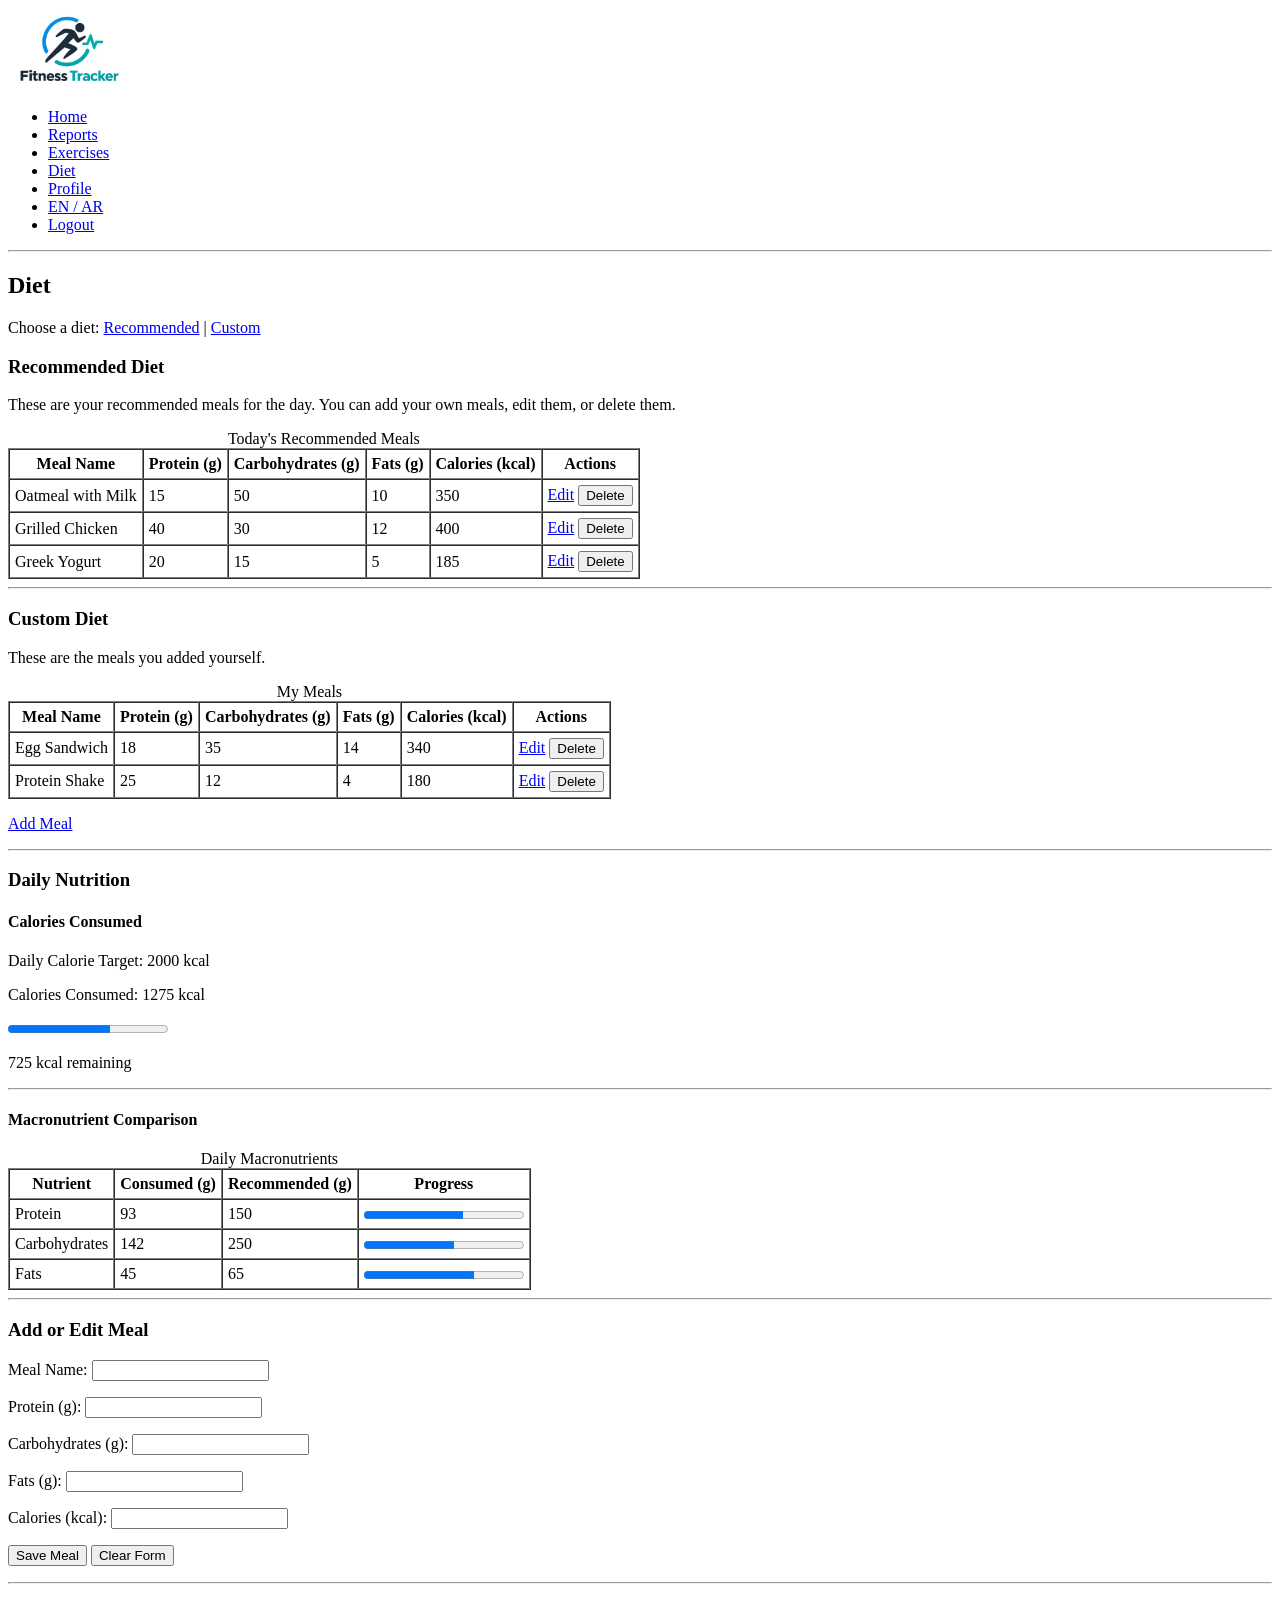
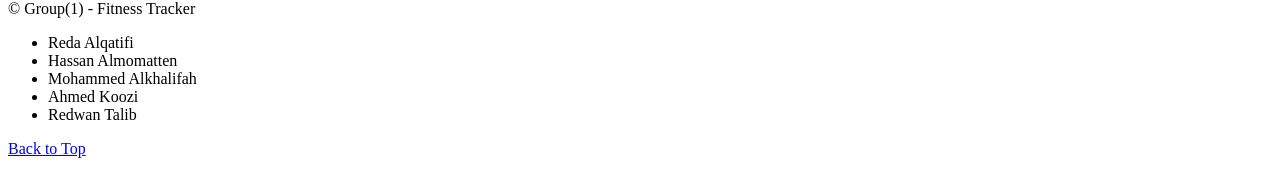
==== src/Frontend/Pages/diet/diet.html @ b5cb8e2e "Add Diet page HTML" ====
<!DOCTYPE html>
<html lang="en">
<head><title>Fitness Tracker - Diet</title></head>
<body>
    <header>
        <img src="../../../../assets/images/FT logo.png"
             alt="Fitness Tracker Logo"
             width="120"
             height="80"/>
        <nav>
            <ul>
                <li><a href="../home/home.html">Home</a></li>
                <li><a href="../reports/reports.html">Reports</a></li>
                <li><a href="../exercises/exercises.html">Exercises</a></li>
                <li><a href="diet.html">Diet</a></li>
                <li><a href="../profile/profile.html">Profile</a></li>
                <li><a href="#">EN / AR</a></li>
                <li><a href="../../Forms/login.html">Logout</a></li>
            </ul>
        </nav>
    </header>
    <hr/>
    <section>
        <h2>Diet</h2>
        <p>
            Choose a diet: <!--UR-12-->
            <a href="#recommended">Recommended</a> | <a href="#meal-form">Custom</a>
        </p>
        <article>
            <header>
                <h3 id="recommended">Recommended Diet</h3>
            </header>
            <p>
                These are your recommended meals for the day.
                You can add your own meals, edit them, or delete them.
            </p>
            <table border="1" cellpadding="5" cellspacing="0">
                <caption>Today's Recommended Meals</caption>
                <thead>
                    <tr>
                        <th>Meal Name</th>
                        <th>Protein (g)</th>
                        <th>Carbohydrates (g)</th>
                        <th>Fats (g)</th>
                        <th>Calories (kcal)</th>
                        <th>Actions</th>
                    </tr>
                </thead>
                <tbody>
                    <tr>
                        <td>Oatmeal with Milk</td>
                        <td>15</td>
                        <td>50</td>
                        <td>10</td>
                        <td>350</td>
                        <td>
                            <a href="#meal-form">Edit</a>
                            <button type="button">Delete</button>
                        </td>
                    </tr>
                    <tr>
                        <td>Grilled Chicken</td>
                        <td>40</td>
                        <td>30</td>
                        <td>12</td>
                        <td>400</td>
                        <td>
                            <a href="#meal-form">Edit</a>
                            <button type="button">Delete</button>
                        </td>
                    </tr>
                    <tr>
                        <td>Greek Yogurt</td>
                        <td>20</td>
                        <td>15</td>
                        <td>5</td>
                        <td>185</td>
                        <td>
                            <a href="#meal-form">Edit</a>
                            <button type="button">Delete</button>
                        </td>
                    </tr>
                </tbody>
            </table>
        </article>
        <hr/>
        <article>
            <header>
                <h3 id="custom">Custom Diet</h3>
            </header>
            <p>
                These are the meals you added yourself.
            </p>
            <table border="1" cellpadding="5" cellspacing="0">
                <caption>My Meals</caption>

                <thead>
                    <tr>
                        <th>Meal Name</th>
                        <th>Protein (g)</th>
                        <th>Carbohydrates (g)</th>
                        <th>Fats (g)</th>
                        <th>Calories (kcal)</th>
                        <th>Actions</th>
                    </tr>
                </thead>
                <tbody>
                    <tr>
                        <td>Egg Sandwich</td>
                        <td>18</td>
                        <td>35</td>
                        <td>14</td>
                        <td>340</td>
                        <td>
                            <a href="#meal-form">Edit</a>
                            <button type="button">Delete</button>
                        </td>
                    </tr>
                    <tr>
                        <td>Protein Shake</td>
                        <td>25</td>
                        <td>12</td>
                        <td>4</td>
                        <td>180</td>
                        <td>
                            <a href="#meal-form">Edit</a>
                            <button type="button">Delete</button>
                        </td>
                    </tr>
                </tbody>
            </table>
            <p>
                <a href="#meal-form">Add Meal</a>
            </p>
        </article>

        <hr/>
        <article>
            <header>
                <h3>Daily Nutrition</h3> <!--UR-15-->
            </header>
            <h4>Calories Consumed</h4>
            <p>
                Daily Calorie Target: 2000 kcal
            </p>
            <p>
                Calories Consumed: 1275 kcal
            </p>
            <progress value="1275" max="2000">
                1275 out of 2000 kcal
            </progress>
            <p>
                725 kcal remaining
            </p>
            <hr/>
            <h4>Macronutrient Comparison</h4>
            <table border="1" cellpadding="5" cellspacing="0">
                <caption>Daily Macronutrients</caption> <!--UR-14-->
                <thead>
                    <tr>
                        <th>Nutrient</th>
                        <th>Consumed (g)</th>
                        <th>Recommended (g)</th>
                        <th>Progress</th>
                    </tr>
                </thead>
                <tbody>
                    <tr>
                        <td>Protein</td>
                        <td>93</td>
                        <td>150</td>
                        <td>
                            <progress value="93" max="150">
                                93 out of 150
                            </progress>
                        </td>
                    </tr>
                    <tr>
                        <td>Carbohydrates</td>
                        <td>142</td>
                        <td>250</td>
                        <td>
                            <progress value="142" max="250">
                                142 out of 250
                            </progress>
                        </td>
                    </tr>
                    <tr>
                        <td>Fats</td>
                        <td>45</td>
                        <td>65</td>
                        <td>
                            <progress value="45" max="65">
                                45 out of 65
                            </progress>
                        </td>
                    </tr>
                </tbody>
            </table>
        </article>
        <hr/>
        <article>
            <header>
                <h3 id="meal-form">Add or Edit Meal</h3> <!--UR-16-->
            </header>
            <form action="#" method="post">
                <p>
                    <label for="meal-name">Meal Name:</label>
                    <input
                        type="text"
                        id="meal-name"
                        name="meal-name"
                        required/>
                </p>
                <p>
                    <label for="protein">Protein (g):</label>
                    <input
                        type="number"
                        id="protein"
                        name="protein"
                        min="0"
                        step="0.1"
                        required/>
                </p>
                <p>
                    <label for="carbohydrates">Carbohydrates (g):</label>
                    <input
                        type="number"
                        id="carbohydrates"
                        name="carbohydrates"
                        min="0"
                        step="0.1"
                        required/>
                </p>
                <p>
                    <label for="fats">Fats (g):</label>
                    <input
                        type="number"
                        id="fats"
                        name="fats"
                        min="0"
                        step="0.1"
                        required/>
                </p>
                <p>
                    <label for="calories">Calories (kcal):</label>
                    <input
                        type="number"
                        id="calories"
                        name="calories"
                        min="0"
                        step="1"
                        required/>
                </p>
                <p>
                    <button type="submit">Save Meal</button>
                    <button type="reset">Clear Form</button>
                </p>
            </form>
        </article>
    </section>
    <hr/>
    <footer>
        <p>&copy; Group(1) - Fitness Tracker</p>
        <ul>
            <li>Reda Alqatifi</li>
            <li>Hassan Almomatten</li>
            <li>Mohammed Alkhalifah</li>
            <li>Ahmed Koozi</li>
            <li>Redwan Talib</li>
        </ul>
        <p>
            <a href="#top">Back to Top</a>
        </p>
    </footer>
</body>
</html>
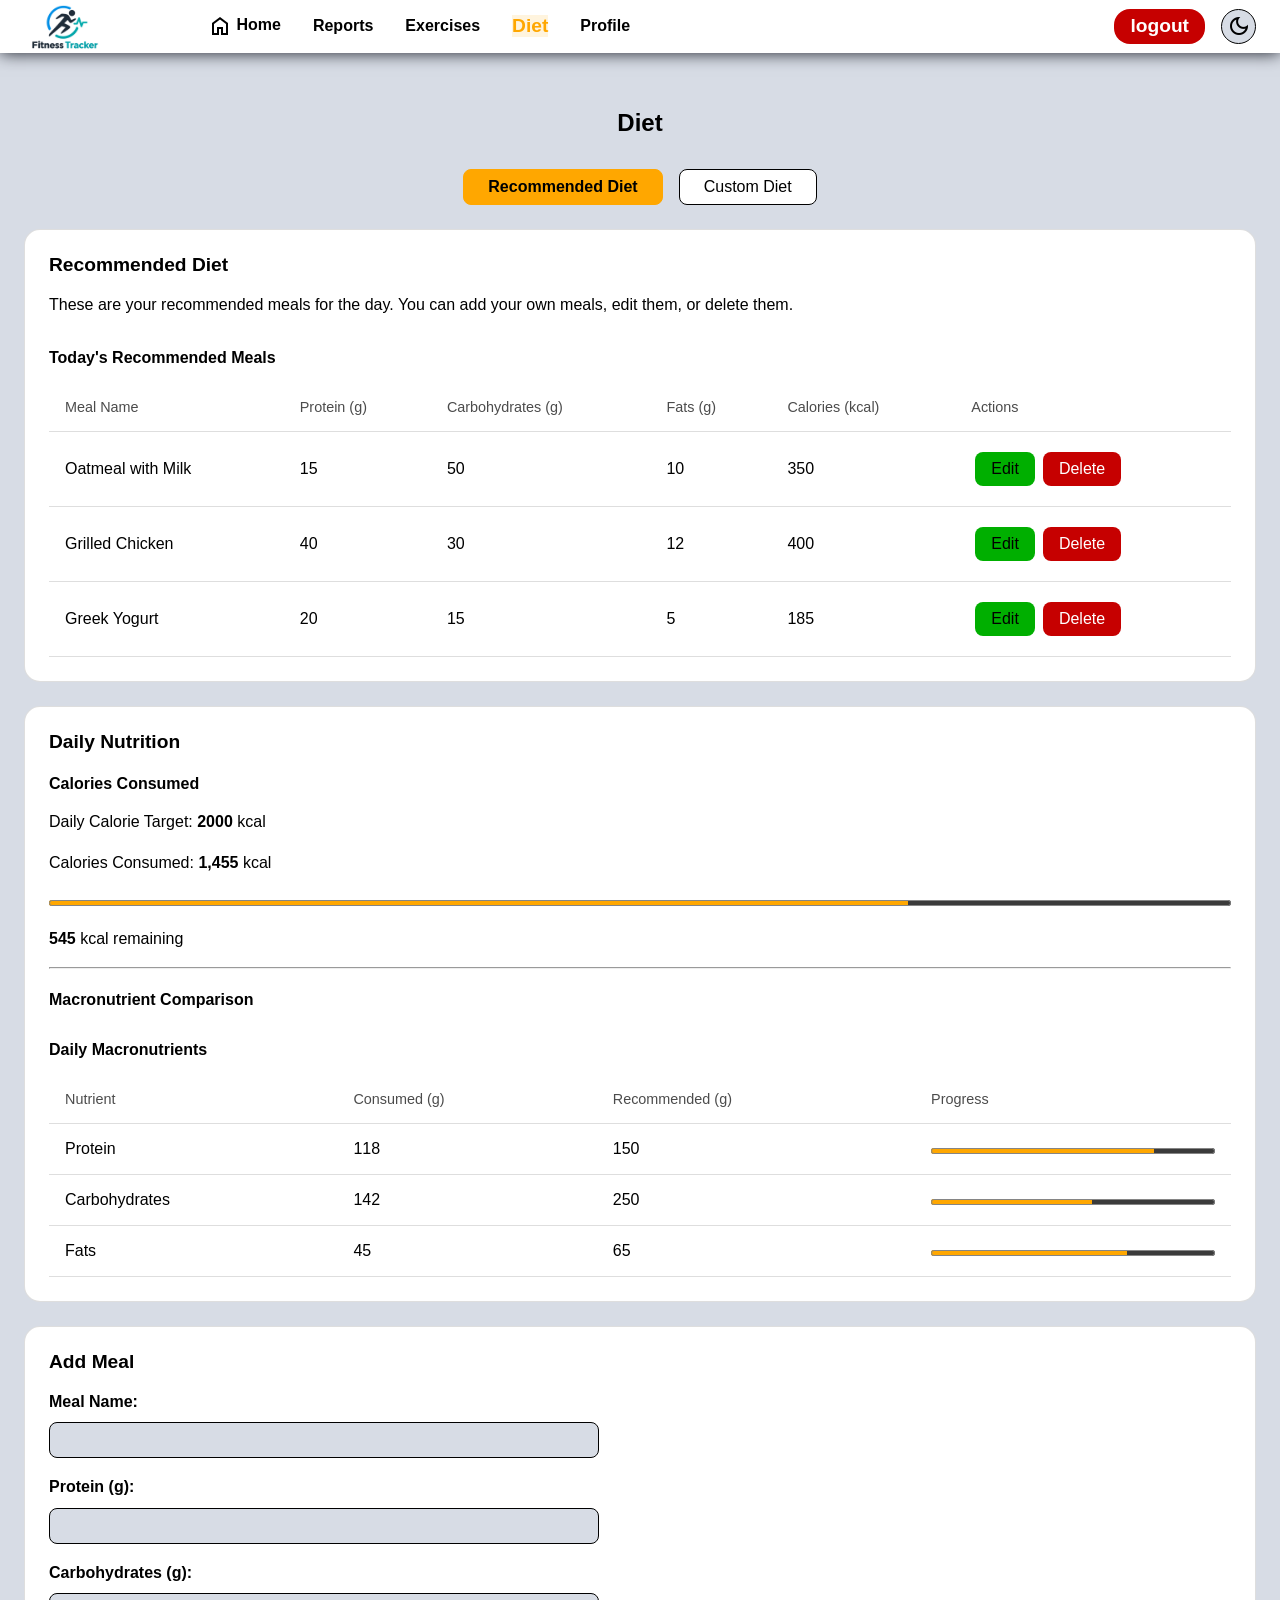
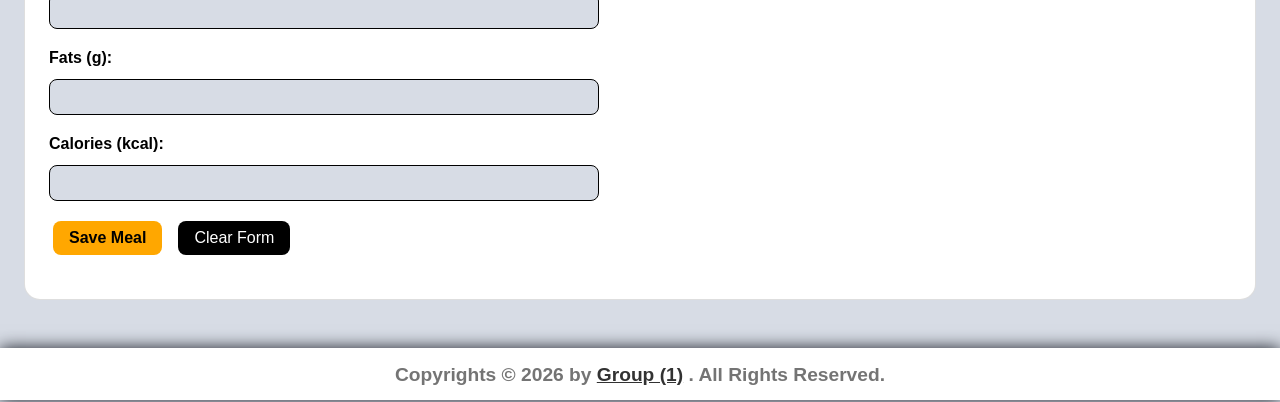
==== commit 60066df6: "Complete Diet page implementation" ====
--- a/src/Frontend/Pages/diet/diet.html
+++ b/src/Frontend/Pages/diet/diet.html
@@ -1,41 +1,149 @@
 <!DOCTYPE html>
 <html lang="en">
-<head><title>Fitness Tracker - Diet</title></head>
+
+<head>
+    <meta charset="UTF-8">
+    <meta name="viewport" content="width=device-width, initial-scale=1.0">
+    <meta name="color-scheme" content="only light" id="meta-mode">
+
+    <title>Diet - Fitness Tracker</title>
+
+    <link rel="stylesheet" href="diet.css">
+    <link rel="stylesheet"
+          href="https://fonts.googleapis.com/css2?family=Material+Symbols+Outlined">
+</head>
+
 <body>
-    <header>
-        <img src="../../../../assets/images/FT logo.png"
-             alt="Fitness Tracker Logo"
-             width="120"
-             height="80"/>
-        <nav>
-            <ul>
-                <li><a href="../home/home.html">Home</a></li>
-                <li><a href="../reports/reports.html">Reports</a></li>
-                <li><a href="../exercises/exercises.html">Exercises</a></li>
-                <li><a href="diet.html">Diet</a></li>
-                <li><a href="../profile/profile.html">Profile</a></li>
-                <li><a href="#">EN / AR</a></li>
-                <li><a href="../../Forms/login.html">Logout</a></li>
-            </ul>
+
+    <!-- Global Header -->
+    <header id="global-header">
+
+        <nav id="nav-bar">
+
+            <img class="logo"
+                src="../../../../assets/images/FT logo.png"
+                alt="FT logo"/>
+
+            <!-- the 3 lines button (only on small screens) -->
+            <button id="menu-btn"
+                    class="btn"
+                    type="button"
+                    aria-label="Menu"
+                    aria-expanded="false">
+
+                <span class="material-symbols-outlined">menu</span>
+
+            </button>
+
+            <div id="sideMenu" class="side-menu">
+
+                <ul>
+
+                    <li>
+                        <a href="../home/home.html">
+                            <span class="material-symbols-outlined">home</span>
+                            Home
+                        </a>
+                    </li>
+
+                    <li>
+                        <a href="../reports/reports.html">Reports</a>
+                    </li>
+
+                    <li>
+                        <a href="../exercises/exercises.html">Exercises</a>
+                    </li>
+
+                    <li>
+                        <a href="../diet/diet.html" class="selected">Diet</a>
+                    </li>
+
+                    <li>
+                        <a href="../profile/profile.html">Profile</a>
+                    </li>
+
+                </ul>
+
+                <div class="buttons">
+
+                    <button id="logout-btn" class="btn">
+                        logout
+                    </button>
+
+                    <button id="theme-switch" class="btn">
+                        <span class="material-symbols-outlined">dark_mode</span>
+                        <span class="material-symbols-outlined">light_mode</span>
+                    </button>
+
+                </div>
+
+            </div>
+
         </nav>
+
+
+        <!-- the logout popup -->
+        <dialog id="logout-popup">
+
+            <h2>Are you sure you want to logout?</h2>
+
+            <div class="popup-buttons">
+
+                <button id="logout-yes-btn" class="btn" type="button">
+                    Yes
+                </button>
+
+                <button id="logout-no-btn" class="btn" type="button">
+                    No
+                </button>
+
+            </div>
+
+        </dialog>
+
     </header>
-    <hr/>
-    <section>
+
+
+
+    <!-- Main Content -->
+    <main>
+
         <h2>Diet</h2>
-        <p>
-            Choose a diet: <!--UR-12-->
-            <a href="#recommended">Recommended</a> | <a href="#meal-form">Custom</a>
-        </p>
-        <article>
+
+        <!-- Diet Selector -->
+        <div class="schedule-selector">
+
+            <button type="button"
+                    id="btn-recommended"
+                    class="schedule-btn active">
+                Recommended Diet
+            </button>
+
+            <button type="button"
+                    id="btn-custom"
+                    class="schedule-btn">
+                Custom Diet
+            </button>
+
+        </div>
+
+
+        <!-- Recommended Diet -->
+        <article id="recommended-section">
+
             <header>
-                <h3 id="recommended">Recommended Diet</h3>
+                <h3>Recommended Diet</h3>
             </header>
+
             <p>
                 These are your recommended meals for the day.
                 You can add your own meals, edit them, or delete them.
             </p>
-            <table border="1" cellpadding="5" cellspacing="0">
+
+            <table>
+
                 <caption>Today's Recommended Meals</caption>
+
                 <thead>
                     <tr>
                         <th>Meal Name</th>
@@ -46,7 +154,9 @@
                         <th>Actions</th>
                     </tr>
                 </thead>
-                <tbody>
+
+                <tbody id="recommended-meals">
+
                     <tr>
                         <td>Oatmeal with Milk</td>
                         <td>15</td>
@@ -54,10 +164,20 @@
                         <td>10</td>
                         <td>350</td>
                         <td>
-                            <a href="#meal-form">Edit</a>
-                            <button type="button">Delete</button>
+                            <button type="button"
+                                    class="edit-btn"
+                                    data-action="edit">
+                                Edit
+                            </button>
+
+                            <button type="button"
+                                    class="delete-btn"
+                                    data-action="delete">
+                                Delete
+                            </button>
                         </td>
                     </tr>
+
                     <tr>
                         <td>Grilled Chicken</td>
                         <td>40</td>
@@ -65,10 +185,20 @@
                         <td>12</td>
                         <td>400</td>
                         <td>
-                            <a href="#meal-form">Edit</a>
-                            <button type="button">Delete</button>
+                            <button type="button"
+                                    class="edit-btn"
+                                    data-action="edit">
+                                Edit
+                            </button>
+
+                            <button type="button"
+                                    class="delete-btn"
+                                    data-action="delete">
+                                Delete
+                            </button>
                         </td>
                     </tr>
+
                     <tr>
                         <td>Greek Yogurt</td>
                         <td>20</td>
@@ -76,22 +206,39 @@
                         <td>5</td>
                         <td>185</td>
                         <td>
-                            <a href="#meal-form">Edit</a>
-                            <button type="button">Delete</button>
+                            <button type="button"
+                                    class="edit-btn"
+                                    data-action="edit">
+                                Edit
+                            </button>
+
+                            <button type="button"
+                                    class="delete-btn"
+                                    data-action="delete">
+                                Delete
+                            </button>
                         </td>
                     </tr>
+
                 </tbody>
             </table>
+
         </article>
-        <hr/>
-        <article>
+
+
+        <!-- Custom Diet -->
+        <article id="custom-section">
+
             <header>
-                <h3 id="custom">Custom Diet</h3>
+                <h3>Custom Diet</h3>
             </header>
+
             <p>
                 These are the meals you added yourself.
             </p>
-            <table border="1" cellpadding="5" cellspacing="0">
+
+            <table>
+
                 <caption>My Meals</caption>
 
                 <thead>
@@ -104,7 +251,9 @@
                         <th>Actions</th>
                     </tr>
                 </thead>
-                <tbody>
+
+                <tbody id="custom-meals">
+
                     <tr>
                         <td>Egg Sandwich</td>
                         <td>18</td>
@@ -112,10 +261,20 @@
                         <td>14</td>
                         <td>340</td>
                         <td>
-                            <a href="#meal-form">Edit</a>
-                            <button type="button">Delete</button>
+                            <button type="button"
+                                    class="edit-btn"
+                                    data-action="edit">
+                                Edit
+                            </button>
+
+                            <button type="button"
+                                    class="delete-btn"
+                                    data-action="delete">
+                                Delete
+                            </button>
                         </td>
                     </tr>
+
                     <tr>
                         <td>Protein Shake</td>
                         <td>25</td>
@@ -123,155 +282,346 @@
                         <td>4</td>
                         <td>180</td>
                         <td>
-                            <a href="#meal-form">Edit</a>
-                            <button type="button">Delete</button>
+                            <button type="button"
+                                    class="edit-btn"
+                                    data-action="edit">
+                                Edit
+                            </button>
+
+                            <button type="button"
+                                    class="delete-btn"
+                                    data-action="delete">
+                                Delete
+                            </button>
                         </td>
                     </tr>
+
                 </tbody>
             </table>
+
             <p>
-                <a href="#meal-form">Add Meal</a>
+                <button type="button" id="add-meal-btn">
+                    Add Meal
+                </button>
             </p>
+
         </article>
 
-        <hr/>
-        <article>
+
+        <!-- Daily Nutrition -->
+        <article id="daily-nutrition">
+
             <header>
-                <h3>Daily Nutrition</h3> <!--UR-15-->
+                <h3>Daily Nutrition</h3>
             </header>
-            <h4>Calories Consumed</h4>
-            <p>
-                Daily Calorie Target: 2000 kcal
-            </p>
-            <p>
-                Calories Consumed: 1275 kcal
-            </p>
-            <progress value="1275" max="2000">
-                1275 out of 2000 kcal
-            </progress>
-            <p>
-                725 kcal remaining
-            </p>
-            <hr/>
-            <h4>Macronutrient Comparison</h4>
-            <table border="1" cellpadding="5" cellspacing="0">
-                <caption>Daily Macronutrients</caption> <!--UR-14-->
-                <thead>
-                    <tr>
-                        <th>Nutrient</th>
-                        <th>Consumed (g)</th>
-                        <th>Recommended (g)</th>
-                        <th>Progress</th>
-                    </tr>
-                </thead>
-                <tbody>
-                    <tr>
-                        <td>Protein</td>
-                        <td>93</td>
-                        <td>150</td>
-                        <td>
-                            <progress value="93" max="150">
-                                93 out of 150
-                            </progress>
-                        </td>
-                    </tr>
-                    <tr>
-                        <td>Carbohydrates</td>
-                        <td>142</td>
-                        <td>250</td>
-                        <td>
-                            <progress value="142" max="250">
-                                142 out of 250
-                            </progress>
-                        </td>
-                    </tr>
-                    <tr>
-                        <td>Fats</td>
-                        <td>45</td>
-                        <td>65</td>
-                        <td>
-                            <progress value="45" max="65">
-                                45 out of 65
-                            </progress>
-                        </td>
-                    </tr>
-                </tbody>
-            </table>
+
+            <!-- Calories -->
+            <section id="calorie-summary">
+
+                <h4>Calories Consumed</h4>
+
+                <p>
+                    Daily Calorie Target:
+                    <strong id="calorie-target">2000</strong> kcal
+                </p>
+
+                <p>
+                    Calories Consumed:
+                    <strong id="calories-consumed">1275</strong> kcal
+                </p>
+
+                <progress id="calorie-progress"
+                          value="1275"
+                          max="2000">
+                    1275 out of 2000 kcal
+                </progress>
+
+                <p>
+                    <strong id="calories-remaining">725</strong>
+                    kcal remaining
+                </p>
+
+            </section>
+
+
+            <hr>
+
+
+            <!-- Macronutrients -->
+            <section id="macronutrient-summary">
+
+                <h4>Macronutrient Comparison</h4>
+
+                <table>
+
+                    <caption>Daily Macronutrients</caption>
+
+                    <thead>
+                        <tr>
+                            <th>Nutrient</th>
+                            <th>Consumed (g)</th>
+                            <th>Recommended (g)</th>
+                            <th>Progress</th>
+                        </tr>
+                    </thead>
+
+                    <tbody>
+
+                        <tr>
+                            <td>Protein</td>
+                            <td id="protein-consumed">93</td>
+                            <td id="protein-recommended">150</td>
+                            <td>
+                                <progress id="protein-progress"
+                                          value="93"
+                                          max="150">
+                                    93 out of 150
+                                </progress>
+                            </td>
+                        </tr>
+
+                        <tr>
+                            <td>Carbohydrates</td>
+                            <td id="carbs-consumed">142</td>
+                            <td id="carbs-recommended">250</td>
+                            <td>
+                                <progress id="carbs-progress"
+                                          value="142"
+                                          max="250">
+                                    142 out of 250
+                                </progress>
+                            </td>
+                        </tr>
+
+                        <tr>
+                            <td>Fats</td>
+                            <td id="fats-consumed">45</td>
+                            <td id="fats-recommended">65</td>
+                            <td>
+                                <progress id="fats-progress"
+                                          value="45"
+                                          max="65">
+                                    45 out of 65
+                                </progress>
+                            </td>
+                        </tr>
+
+                    </tbody>
+                </table>
+
+            </section>
+
         </article>
-        <hr/>
-        <article>
+
+
+        <!-- Add or Edit Meal Form -->
+        <article id="meal-form-section">
+
             <header>
-                <h3 id="meal-form">Add or Edit Meal</h3> <!--UR-16-->
+                <h3 id="meal-form-title">Add Meal</h3>
             </header>
-            <form action="#" method="post">
+
+            <form id="meal-form" novalidate>
+
                 <p>
                     <label for="meal-name">Meal Name:</label>
-                    <input
-                        type="text"
-                        id="meal-name"
-                        name="meal-name"
-                        required/>
-                </p>
+
+                    <input type="text"
+                           id="meal-name"
+                           name="meal-name"
+                           required>
+                </p>
+
                 <p>
                     <label for="protein">Protein (g):</label>
-                    <input
-                        type="number"
-                        id="protein"
-                        name="protein"
-                        min="0"
-                        step="0.1"
-                        required/>
-                </p>
+
+                    <input type="number"
+                           id="protein"
+                           name="protein"
+                           min="0"
+                           step="0.1"
+                           required>
+                </p>
+
                 <p>
                     <label for="carbohydrates">Carbohydrates (g):</label>
-                    <input
-                        type="number"
-                        id="carbohydrates"
-                        name="carbohydrates"
-                        min="0"
-                        step="0.1"
-                        required/>
-                </p>
+
+                    <input type="number"
+                           id="carbohydrates"
+                           name="carbohydrates"
+                           min="0"
+                           step="0.1"
+                           required>
+                </p>
+
                 <p>
                     <label for="fats">Fats (g):</label>
-                    <input
-                        type="number"
-                        id="fats"
-                        name="fats"
-                        min="0"
-                        step="0.1"
-                        required/>
-                </p>
+
+                    <input type="number"
+                           id="fats"
+                           name="fats"
+                           min="0"
+                           step="0.1"
+                           required>
+                </p>
+
                 <p>
                     <label for="calories">Calories (kcal):</label>
-                    <input
-                        type="number"
-                        id="calories"
-                        name="calories"
-                        min="0"
-                        step="1"
-                        required/>
-                </p>
-                <p>
-                    <button type="submit">Save Meal</button>
-                    <button type="reset">Clear Form</button>
-                </p>
+
+                    <input type="number"
+                           id="calories"
+                           name="calories"
+                           min="0"
+                           step="1"
+                           required>
+                </p>
+
+                <p>
+                    <button type="submit" id="save-meal-btn">
+                        Save Meal
+                    </button>
+
+                    <button type="reset" id="clear-form-btn">
+                        Clear Form
+                    </button>
+                </p>
+
             </form>
+
         </article>
-    </section>
-    <hr/>
-    <footer>
-        <p>&copy; Group(1) - Fitness Tracker</p>
-        <ul>
-            <li>Reda Alqatifi</li>
-            <li>Hassan Almomatten</li>
-            <li>Mohammed Alkhalifah</li>
-            <li>Ahmed Koozi</li>
-            <li>Redwan Talib</li>
-        </ul>
-        <p>
-            <a href="#top">Back to Top</a>
-        </p>
+
+    </main>
+
+
+    <!-- Global Footer -->
+    <footer id="global-footer">
+
+        <div class="rights">
+
+            <span>Copyrights © 2026 by </span>
+
+            <button type="button" id="members-btn">
+                Group (1)
+            </button>
+
+            <span>. All Rights Reserved.</span>
+
+        </div>
+
+
+        <!-- Group Members Dialog -->
+        <dialog id="members-popup" class="group-memebers">
+
+            <button id="members-close-btn"
+                    type="button"
+                    aria-label="Close">
+
+                <span class="material-symbols-outlined">close</span>
+
+            </button>
+
+            <h2>Group (1) Members:</h2>
+
+            <ul id="members-list">
+
+                <li>
+                    Reda Alqatifi
+
+                    <a href="https://github.com/Reda-Alqatifi"
+                       target="_blank"
+                       rel="noopener noreferrer">
+                        <img src="../../../../assets/icons/GitHub.png"
+                             alt="GitHub">
+                    </a>
+
+                    <a href="https://www.linkedin.com/in/reda-alqatifi-a58515414/"
+                       target="_blank"
+                       rel="noopener noreferrer">
+                        <img src="../../../../assets/icons/Linked In.png"
+                             alt="LinkedIn">
+                    </a>
+                </li>
+
+                <li>
+                    Hassan Almomatten
+
+                    <a href="https://github.com/krbto"
+                       target="_blank"
+                       rel="noopener noreferrer">
+                        <img src="../../../../assets/icons/GitHub.png"
+                             alt="GitHub">
+                    </a>
+
+                    <a href="https://www.linkedin.com/in/hassan-eyad-333465357/"
+                       target="_blank"
+                       rel="noopener noreferrer">
+                        <img src="../../../../assets/icons/Linked In.png"
+                             alt="LinkedIn">
+                    </a>
+                </li>
+
+                <li>
+                    Mohammed Alkhalifa
+
+                    <a href="https://github.com/stydex"
+                       target="_blank"
+                       rel="noopener noreferrer">
+                        <img src="../../../../assets/icons/GitHub.png"
+                             alt="GitHub">
+                    </a>
+
+                    <a href="https://www.linkedin.com/in/mohammed-al-khalifa-3a5635335/"
+                       target="_blank"
+                       rel="noopener noreferrer">
+                        <img src="../../../../assets/icons/Linked In.png"
+                             alt="LinkedIn">
+                    </a>
+                </li>
+
+                <li>
+                    Ahmed Kouzi
+
+                    <a href="https://github.com/AhmedK64"
+                       target="_blank"
+                       rel="noopener noreferrer">
+                        <img src="../../../../assets/icons/GitHub.png"
+                             alt="GitHub">
+                    </a>
+
+                    <a href="https://www.linkedin.com/in/ahmed-kouzi-969915344/"
+                       target="_blank"
+                       rel="noopener noreferrer">
+                        <img src="../../../../assets/icons/Linked In.png"
+                             alt="LinkedIn">
+                    </a>
+                </li>
+
+                <li>
+                    Redwan Talib
+
+                    <a href="https://github.com/redwanYtaleb"
+                       target="_blank"
+                       rel="noopener noreferrer">
+                        <img src="../../../../assets/icons/GitHub.png"
+                             alt="GitHub">
+                    </a>
+
+                    <a href="https://www.linkedin.com/in/redwanytaleb/"
+                       target="_blank"
+                       rel="noopener noreferrer">
+                        <img src="../../../../assets/icons/Linked In.png"
+                             alt="LinkedIn">
+                    </a>
+                </li>
+
+            </ul>
+
+        </dialog>
+
     </footer>
+
+
+    <script type="module" src="diet.js"></script>
+
 </body>
 </html>
--- a/src/Frontend/Pages/diet/diet.css
+++ b/src/Frontend/Pages/diet/diet.css
@@ -0,0 +1,376 @@
+@import url("../../global.css");
+
+
+/* !main content */
+main {
+    font-family: var(--font-type-1);
+}
+
+main > h2 {
+    text-align: center;
+    font-size: var(--font-large);
+    margin: var(--space-x-large) 0;
+}
+
+
+/* //////////////// */
+
+
+/* !diet selector */
+.schedule-selector {
+    display: flex;
+    justify-content: center;
+    gap: var(--space-mid);
+    margin-bottom: var(--space-large);
+}
+
+.schedule-btn {
+    cursor: pointer;
+    padding: var(--space-small) var(--space-large);
+
+    color: var(--color-text);
+    background-color: var(--color-cards);
+
+    border: var(--border-x-small) solid var(--color-border);
+    border-radius: var(--radius-small);
+
+    font-size: var(--font-small);
+    transition: var(--transition-mid);
+}
+
+.schedule-btn:hover {
+    color: var(--color-text-hover);
+    border-color: var(--color-text-hover);
+}
+
+.schedule-btn.active {
+    color: var(--palette-black);
+    background-color: var(--color-graphs-1);
+    border-color: var(--color-graphs-1);
+    font-weight: bold;
+}
+
+
+/* //////////////// */
+
+
+/* !articles */
+article {
+    background-color: var(--color-cards);
+    border: var(--border-x-small) solid
+        color-mix(in srgb, var(--color-border) var(--opacity-low), transparent);
+
+    border-radius: var(--radius-mid);
+    padding: var(--space-large);
+    margin-bottom: var(--space-large);
+}
+
+article header {
+    margin-bottom: var(--space-mid);
+}
+
+article h3 {
+    font-size: var(--font-mid);
+    margin: 0;
+}
+
+article p {
+    line-height: 1.6;
+}
+
+
+/* //////////////// */
+
+
+/* !tables */
+table {
+    width: 100%;
+    border-collapse: collapse;
+    font-size: var(--font-small);
+    margin-top: var(--space-mid);
+}
+
+caption {
+    text-align: left;
+    font-weight: bold;
+    padding: var(--space-mid) 0;
+}
+
+th,
+td {
+    text-align: left;
+    padding: var(--space-mid);
+    border-bottom: var(--border-x-small) solid
+        color-mix(in srgb, var(--color-border) var(--opacity-low), transparent);
+}
+
+th {
+    font-weight: normal;
+    font-size: calc(var(--font-small) * 0.9);
+    opacity: 0.7;
+}
+
+tbody tr:hover {
+    background-color: var(--color-background-selected);
+}
+
+
+/* //////////////// */
+
+
+/* !meal action buttons */
+.edit-btn,
+.delete-btn,
+#add-meal-btn,
+#save-meal-btn,
+#clear-form-btn {
+    cursor: pointer;
+    border: none;
+    border-radius: var(--radius-small);
+
+    padding: var(--space-small) var(--space-mid);
+    margin: var(--space-x-small);
+
+    font-size: var(--font-small);
+    transition: var(--transition-mid);
+}
+
+.edit-btn {
+    color: var(--palette-black);
+    background-color: var(--color-button-2);
+}
+
+.delete-btn {
+    color: var(--palette-white);
+    background-color: var(--color-button-1);
+}
+
+#add-meal-btn,
+#save-meal-btn {
+    color: var(--palette-black);
+    background-color: var(--color-graphs-1);
+    font-weight: bold;
+}
+
+#clear-form-btn {
+    color: var(--color-text-2);
+    background-color: var(--color-text);
+}
+
+.edit-btn:hover,
+.delete-btn:hover,
+#add-meal-btn:hover,
+#save-meal-btn:hover,
+#clear-form-btn:hover {
+    box-shadow: var(--shadow-low-blur) var(--color-text-hover);
+}
+
+
+/* //////////////// */
+
+
+/* !daily nutrition */
+#daily-nutrition h4 {
+    font-size: var(--font-small);
+    margin-bottom: var(--space-mid);
+}
+
+#daily-nutrition progress {
+    width: 100%;
+    height: 12px;
+    accent-color: var(--color-graphs-1);
+}
+
+#calorie-summary p {
+    margin: var(--space-mid) 0;
+}
+
+#macronutrient-summary table td:last-child {
+    min-width: 150px;
+}
+
+
+/* //////////////// */
+
+
+/* !meal form */
+#meal-form {
+    max-width: var(--size-2x-large);
+}
+
+#meal-form p {
+    display: flex;
+    flex-direction: column;
+    gap: var(--space-small);
+    margin-bottom: var(--space-mid);
+}
+
+#meal-form label {
+    font-weight: bold;
+}
+
+#meal-form input {
+    width: 100%;
+    padding: var(--space-small);
+
+    color: var(--color-text);
+    background-color: var(--color-background);
+
+    border: var(--border-x-small) solid var(--color-border);
+    border-radius: var(--radius-small);
+
+    font-size: var(--font-small);
+}
+
+#meal-form input:focus {
+    outline: var(--border-small) solid var(--color-graphs-1);
+}
+
+#meal-form p:last-child {
+    flex-direction: row;
+    flex-wrap: wrap;
+    gap: var(--space-small);
+}
+
+
+/* //////////////// */
+
+
+/* !logout popup */
+#logout-popup {
+    margin: auto;
+    padding: var(--space-large);
+
+    width: 90%;
+    max-width: var(--size-mid);
+
+    color: var(--color-text);
+    background-color: var(--color-cards);
+
+    border: var(--border-x-small) solid var(--color-border);
+    border-radius: var(--radius-mid);
+}
+
+#logout-popup::backdrop {
+    background-color: rgba(0, 0, 0, 0.5);
+}
+
+#logout-popup h2 {
+    font-size: var(--font-mid);
+    text-align: center;
+}
+
+.popup-buttons {
+    display: flex;
+    justify-content: center;
+    gap: var(--space-mid);
+    margin-top: var(--space-large);
+}
+
+
+/* //////////////// */
+
+
+/* !members popup */
+#members-popup {
+    margin: auto;
+    padding: var(--space-large);
+
+    width: 90%;
+    max-width: var(--size-large);
+
+    color: var(--color-text);
+    background-color: var(--color-cards);
+
+    border: var(--border-x-small) solid var(--color-border);
+    border-radius: var(--radius-mid);
+}
+
+#members-popup::backdrop {
+    background-color: rgba(0, 0, 0, 0.5);
+}
+
+#members-popup h2 {
+    font-size: var(--font-mid);
+}
+
+#members-list li {
+    margin: var(--space-mid) 0;
+}
+
+#members-list img {
+    width: 20px;
+    height: 20px;
+    object-fit: contain;
+    vertical-align: middle;
+    margin-left: var(--space-small);
+}
+
+
+/* //////////////// */
+
+
+/* !smaller screens */
+
+/* tablets */
+@media (max-width: 900px) {
+
+    article {
+        padding: var(--space-mid);
+    }
+
+    table {
+        font-size: calc(var(--font-small) * 0.9);
+    }
+
+    th,
+    td {
+        padding: var(--space-small);
+    }
+
+}
+
+
+/* phones */
+@media (max-width: 600px) {
+
+    .schedule-selector {
+        flex-direction: column;
+        gap: var(--space-small);
+    }
+
+    .schedule-btn {
+        width: 100%;
+    }
+
+    article {
+        padding: var(--space-mid);
+        overflow-x: auto;
+    }
+
+    table {
+        min-width: 600px;
+    }
+
+    #meal-form {
+        width: 100%;
+    }
+
+    #meal-form p:last-child {
+        flex-direction: column;
+    }
+
+    #meal-form button {
+        width: 100%;
+    }
+
+    .edit-btn,
+    .delete-btn {
+        padding: var(--space-small);
+        font-size: calc(var(--font-small) * 0.85);
+    }
+
+}
+body {
+    background-color: var(--color-background) !important;
+}
